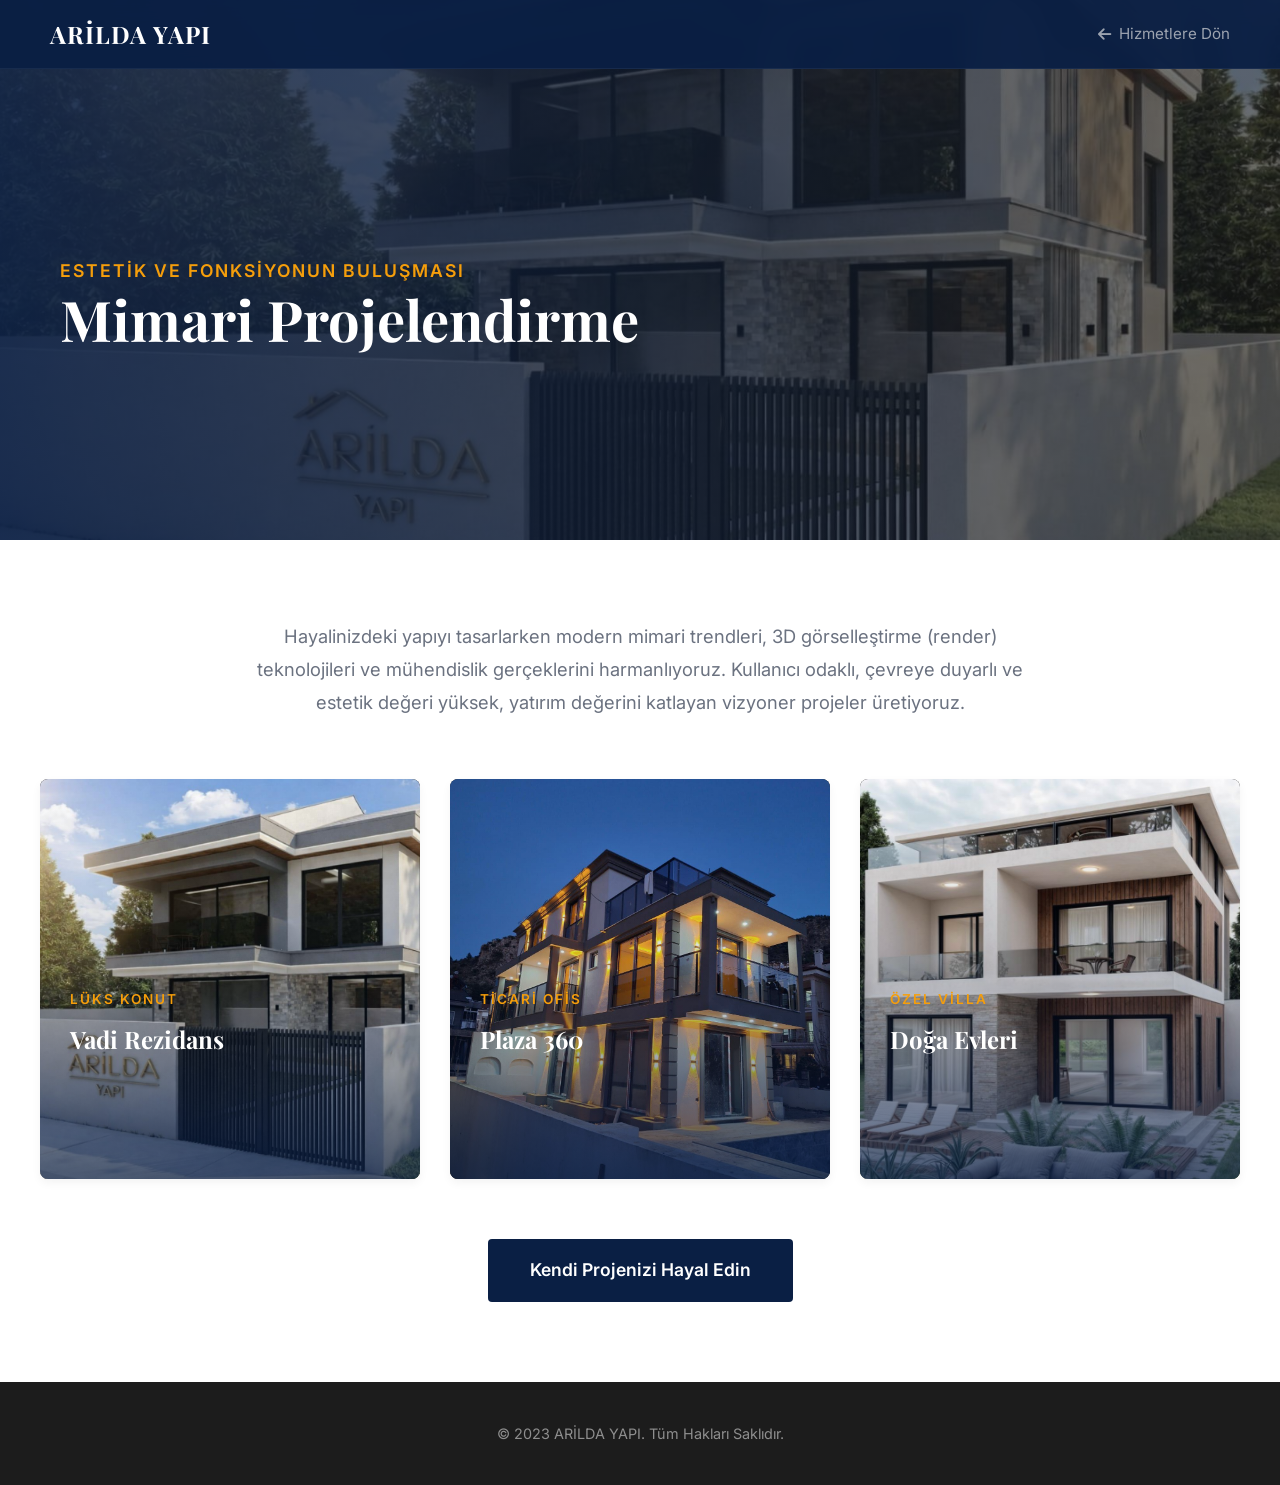
==== hizmetler/mimari-projelendirme.html @ 835b9e02 "first" ====
<!DOCTYPE html>
<html lang="tr">

<head>
    <meta charset="UTF-8">
    <meta name="viewport" content="width=device-width, initial-scale=1.0">
    <title>Mimari Projelendirme | ARİLDA YAPI</title>
    <!-- Google Fonts -->
    <link rel="preconnect" href="https://fonts.googleapis.com">
    <link rel="preconnect" href="https://fonts.gstatic.com" crossorigin>
    <link
        href="https://fonts.googleapis.com/css2?family=Outfit:wght@300;400;600;800&family=Playfair+Display:wght@600;700&family=Inter:wght@400;600;700&display=swap"
        rel="stylesheet">
    <!-- Font Awesome -->
    <link rel="stylesheet" href="https://cdnjs.cloudflare.com/ajax/libs/font-awesome/6.4.0/css/all.min.css">
    <!-- Custom CSS -->
    <link rel="stylesheet" href="../css/variables.css">
    <link rel="stylesheet" href="../css/base.css">
    <link rel="stylesheet" href="../css/layout.css">
    <link rel="stylesheet" href="../css/components.css">
    <style>
        .detail-page {
            background-color: var(--white);
        }

        .minimal-header {
            position: fixed;
            top: 0;
            left: 0;
            width: 100%;
            padding: 15px 50px;
            background: rgba(10, 31, 68, 0.95);
            backdrop-filter: blur(10px);
            z-index: 1000;
            display: flex;
            justify-content: space-between;
            align-items: center;
            border-bottom: 1px solid rgba(255, 255, 255, 0.05);
        }

        .minimal-header .logo-text {
            color: var(--white);
            font-family: var(--font-heading);
            font-size: 1.5rem;
            font-weight: 700;
            letter-spacing: 1px;
        }

        .back-link {
            color: var(--text-muted);
            font-size: 0.95rem;
            display: flex;
            align-items: center;
            gap: 8px;
            transition: var(--transition);
        }

        .back-link:hover {
            color: var(--accent);
        }

        .detail-banner {
            height: 60vh;
            min-height: 400px;
            background-image: linear-gradient(to right, rgba(10, 31, 68, 0.9), rgba(28, 28, 28, 0.6)), url('../img/konutarilda.jpeg');
            background-size: cover;
            background-position: center;
            display: flex;
            align-items: center;
            padding-top: 80px;
        }

        .detail-banner h1 {
            color: var(--white);
            font-size: 3.5rem;
            margin-bottom: 10px;
            line-height: 1.2;
        }

        .detail-banner p {
            color: var(--accent);
            font-size: 1.1rem;
            letter-spacing: 2px;
            text-transform: uppercase;
            font-weight: 600;
        }

        .detail-content {
            padding: 80px 0;
            max-width: 1200px;
            margin: 0 auto;
        }

        /* 3D Render Project Grid */
        .render-grid {
            display: grid;
            grid-template-columns: repeat(auto-fit, minmax(350px, 1fr));
            gap: 30px;
            margin-top: 50px;
        }

        .render-card {
            position: relative;
            border-radius: 8px;
            overflow: hidden;
            height: 400px;
            background-color: var(--secondary);
            box-shadow: var(--shadow-sm);
            transition: var(--transition);
            cursor: pointer;
        }

        .render-card:hover {
            box-shadow: var(--shadow-lg);
            transform: translateY(-5px);
        }

        .render-img {
            width: 100%;
            height: 100%;
            object-fit: cover;
            transition: transform 0.8s cubic-bezier(0.25, 1, 0.5, 1);
        }

        .render-card:hover .render-img {
            transform: scale(1.08);
        }

        /* Premium Dark Overlay */
        .render-card::after {
            content: '';
            position: absolute;
            top: 0;
            left: 0;
            width: 100%;
            height: 100%;
            background: linear-gradient(to top, rgba(10, 31, 68, 0.9) 0%, rgba(10, 31, 68, 0.2) 50%, transparent 100%);
            opacity: 0.8;
            transition: var(--transition);
        }

        .render-card:hover::after {
            opacity: 0.95;
            background: linear-gradient(to top, rgba(10, 31, 68, 0.95) 0%, rgba(10, 31, 68, 0.6) 100%);
        }

        /* Project Info Overlay */
        .render-info {
            position: absolute;
            bottom: 0;
            left: 0;
            width: 100%;
            padding: 30px;
            z-index: 2;
            transform: translateY(20px);
            transition: var(--transition);
        }

        .render-card:hover .render-info {
            transform: translateY(0);
        }

        .render-info h3 {
            color: var(--white);
            font-size: 1.5rem;
            margin-bottom: 5px;
            font-family: var(--font-heading);
        }

        .render-category {
            color: var(--accent);
            font-size: 0.85rem;
            text-transform: uppercase;
            letter-spacing: 2px;
            font-weight: 600;
            display: block;
            margin-bottom: 15px;
        }

        .render-details {
            display: flex;
            gap: 20px;
            opacity: 0;
            transform: translateY(10px);
            transition: all 0.4s cubic-bezier(0.25, 1, 0.5, 1) 0.1s;
        }

        .render-card:hover .render-details {
            opacity: 1;
            transform: translateY(0);
        }

        .detail-item {
            color: rgba(255, 255, 255, 0.8);
            font-size: 0.85rem;
            display: flex;
            align-items: center;
            gap: 5px;
        }

        .detail-item i {
            color: var(--accent);
        }

        /* Materials List in Overlay */
        .render-materials {
            margin-top: 15px;
            padding-top: 15px;
            border-top: 1px solid rgba(255, 255, 255, 0.1);
            opacity: 0;
            transition: opacity 0.4s ease 0.2s;
        }

        .render-card:hover .render-materials {
            opacity: 1;
        }

        .render-materials p {
            color: rgba(255, 255, 255, 0.6);
            font-size: 0.8rem;
            line-height: 1.5;
        }
    </style>
    <link rel="stylesheet" href="../css/mobile.css">
</head>

<body class="detail-page">

    <!-- Minimal Header -->
    <header class="minimal-header">
        <a href="../index.html" class="logo-text">ARİLDA YAPI</a>
        <a href="../index.html#services" class="back-link"><i class="fa-solid fa-arrow-left"></i> Hizmetlere Dön</a>
    </header>

    <!-- Premium Banner -->
    <section class="detail-banner">
        <div class="container">
            <div class="reveal">
                <p>Estetik ve Fonksiyonun Buluşması</p>
                <h1>Mimari Projelendirme</h1>
            </div>
        </div>
    </section>

    <!-- Detail Content -->
    <section class="detail-content container">

        <div class="reveal text-center"
            style="margin-bottom: 60px; max-width: 800px; margin-left: auto; margin-right: auto;">
            <p style="font-size: 1.15rem; color: var(--text-light); line-height: 1.8;">
                Hayalinizdeki yapıyı tasarlarken modern mimari trendleri, 3D görselleştirme (render) teknolojileri ve
                mühendislik gerçeklerini harmanlıyoruz. Kullanıcı odaklı, çevreye duyarlı ve estetik değeri yüksek,
                yatırım değerini katlayan vizyoner projeler üretiyoruz.
            </p>
        </div>

        <div class="render-grid">
            <!-- Project 1 -->
            <div class="render-card reveal">
                <img src="../img/konutarilda.jpeg" alt="Lüks Konut Projesi" class="render-img">
                <div class="render-info">
                    <span class="render-category">Lüks Konut</span>
                    <h3>Vadi Rezidans</h3>
                    <div class="render-details">
                        <div class="detail-item"><i class="fa-solid fa-location-dot"></i> İstanbul</div>
                    </div>
                    <div class="render-materials">
                        <p><strong>Kullanılan Malzemeler:</strong> Akıllı Ev Altyapısı, Doğal Taş Dış Cephe Kaplama, C40
                            Beton Sınıfı, Isı Yalıtımlı Alüminyum Doğrama.</p>
                    </div>
                </div>
            </div>

            <!-- Project 2 -->
            <div class="render-card reveal">
                <img src="../img/isikliev.jpeg" alt="Ticari Proje" class="render-img">
                <div class="render-info">
                    <span class="render-category">Ticari Ofis</span>
                    <h3>Plaza 360</h3>
                    <div class="render-details">
                        <div class="detail-item"><i class="fa-solid fa-location-dot"></i> Ankara</div>
                    </div>
                    <div class="render-materials">
                        <p><strong>Kullanılan Malzemeler:</strong> Giydirme Cam Cephe, Yükseltilmiş Zemin Sistemleri,
                            Kompozit Panel, Çelik Çatı Karkası.</p>
                    </div>
                </div>
            </div>

            <div class="render-card reveal">
                <img src="../img/evlerdenbiri.jpeg" alt="Villa Projesi" class="render-img">
                <div class="render-info">
                    <span class="render-category">Özel Villa</span>
                    <h3>Doğa Evleri</h3>
                    <div class="render-details">
                        <div class="detail-item"><i class="fa-solid fa-location-dot"></i> Bodrum</div>
                    </div>
                    <div class="render-materials">
                        <p><strong>Kullanılan Malzemeler:</strong> Ahşap Deck, Akrilik Havuz Yalıtımı, Termal
                            İzolasyonlu İthal Tuğla, Akıllı İklimlendirme.</p>
                    </div>
                </div>
            </div>


        </div>

        <div class="text-center mt-4 reveal" style="margin-top: 60px;">
            <a href="https://wa.me/905431054166?text=Merhaba,%20web%20sitenizden%20ulaşıyorum.%20Bilgi%20almak%20istiyorum."
                class="btn btn-primary" style="padding: 15px 40px; font-size: 1.1rem;" target="_blank"
                rel="noopener noreferrer">Kendi
                Projenizi Hayal Edin</a>
        </div>

    </section>

    <!-- Footer Partial -->
    <footer
        style="background-color: var(--secondary); padding: 40px 0; text-align: center; color: rgba(255,255,255,0.5); font-size: 0.9rem;">
        <div class="container">
            <p>&copy; 2023 ARİLDA YAPI. Tüm Hakları Saklıdır.</p>
        </div>
    </footer>

    <!-- Script for Reveal animations -->
    <script>
        document.addEventListener('DOMContentLoaded', () => {
            const revealElements = document.querySelectorAll('.reveal');
            const revealObserver = new IntersectionObserver((entries, observer) => {
                entries.forEach(entry => {
                    if (entry.isIntersecting) {
                        entry.target.classList.add('active');
                        observer.unobserve(entry.target);
                    }
                });
            }, { threshold: 0.1 });
            revealElements.forEach(el => revealObserver.observe(el));
        });
    </script>
</body>

</html>
---- css/variables.css ----
/* =========================================
   VARIABLES
   ========================================= */
:root {
    /* Premium Color Palette */
    --primary: #0a1f44;
    /* Deep Navy / Premium Blue */
    --primary-dark: #051024;
    /* Darker shade for hovers */
    --secondary: #1c1c1c;
    /* Anthracite / Charcoal */
    --accent: #f59e0b;
    /* Soft Gold / Orange for accents */

    --text-dark: #2d2d2d;
    --text-light: #6b7280;
    --text-muted: #9ca3af;

    --bg-light: #f8fafc;
    --white: #ffffff;

    /* WhatsApp Color */
    --whatsapp: #25D366;
    --whatsapp-dark: #128C7E;

    /* Typography */
    --font-main: 'Inter', 'Outfit', sans-serif;
    --font-heading: 'Playfair Display', serif;

    /* Transitions & Dynamics */
    --transition: all 0.4s cubic-bezier(0.25, 1, 0.5, 1);
    --transition-fast: all 0.2s ease;
    --transition-slow: all 0.6s cubic-bezier(0.22, 1, 0.36, 1);

    /* Luxury Shadows */
    --shadow-sm: 0 4px 10px rgba(0, 0, 0, 0.05);
    --shadow-md: 0 10px 30px rgba(0, 0, 0, 0.08);
    --shadow-lg: 0 20px 40px rgba(0, 0, 0, 0.12);
    --shadow-hover: 0 25px 50px rgba(10, 31, 68, 0.15);
    /* Tinted premium shadow */
}
---- css/base.css ----
/* =========================================
   BASE STYLES
   ========================================= */
* {
    margin: 0;
    padding: 0;
    box-sizing: border-box;
}

html {
    scroll-behavior: smooth;
}

body {
    font-family: var(--font-main);
    color: var(--text-dark);
    line-height: 1.6;
    background-color: var(--white);
    overflow-x: hidden;
}

h1,
h2,
h3,
h4,
h5,
h6 {
    font-family: var(--font-heading);
    color: var(--secondary);
    line-height: 1.2;
    margin-bottom: 1rem;
}

a {
    text-decoration: none;
    color: inherit;
    transition: var(--transition);
}

ul {
    list-style: none;
}

img {
    max-width: 100%;
    height: auto;
    display: block;
}

.text-center {
    text-align: center;
}

.bg-light {
    background-color: var(--bg-light);
}

.mt-4 {
    margin-top: 1.5rem;
}

/* Animations */
@keyframes fadeInUp {
    to {
        opacity: 1;
        transform: translateY(0);
    }
}

@keyframes bounce {

    0%,
    20%,
    50%,
    80%,
    100% {
        transform: translateY(0) translateX(-50%);
    }

    40% {
        transform: translateY(-20px) translateX(-50%);
    }

    60% {
        transform: translateY(-10px) translateX(-50%);
    }
}

/* Scroll Reveal Classes */
.reveal {
    opacity: 0;
    transform: translateY(30px);
    transition: all 0.8s cubic-bezier(0.25, 1, 0.5, 1);
}

.reveal.active {
    opacity: 1;
    transform: translateY(0);
}
---- css/layout.css ----
/* =========================================
   LAYOUT (Headers, Footers, Sections)
   ========================================= */

/* Container & Sections */
.container {
    width: 100%;
    max-width: 1200px;
    margin: 0 auto;
    padding: 0 20px;
}

.section {
    padding: 100px 0;
}

#about {
    background-color: #f4f6f9;
}

#referance {
    position: relative;
    /* Transparent top fading into deep black */
    background: linear-gradient(to bottom, transparent 0%, rgba(0, 0, 0, 0.7) 20%, #000000 40%, #1a1a1a 100%);
    color: #ffffff;
    padding-top: 140px;
    margin-top: -60px;
    /* Slight overlap for smooth transition from previous section */
    z-index: 5;
    font-family: 'Inter', sans-serif;
}

#referance .container {
    position: relative;
    z-index: 1;
}

#referance .section-title {
    color: #ffffff;
    font-weight: 700;
    letter-spacing: -0.5px;
}

#referance .section-subtitle {
    color: #f59e0b;
    /* Premium gold/orange accent */
    letter-spacing: 3px;
    font-weight: 600;
}

#referance .section-subtitle::before {
    background-color: #f59e0b;
}

.section-header {
    margin-bottom: 50px;
}

.section-subtitle {
    display: inline-block;
    color: var(--primary);
    font-size: 0.9rem;
    font-weight: 600;
    text-transform: uppercase;
    letter-spacing: 2px;
    margin-bottom: 15px;
    position: relative;
    padding-left: 45px;
}

.section-subtitle::before {
    content: '';
    position: absolute;
    left: 0;
    top: 50%;
    transform: translateY(-50%);
    width: 30px;
    height: 2px;
    background-color: var(--primary);
}

.section-title {
    font-size: 2.5rem;
    margin-bottom: 20px;
}

/* Header & Navigation */
#header {
    position: fixed;
    top: 0;
    left: 0;
    width: 100%;
    padding: 20px 0;
    z-index: 1000;
    transition: var(--transition);
    background-color: transparent;
}

#header.scrolled {
    background-color: rgba(31, 31, 31, 0.8);
    padding: 15px 0;
    box-shadow: var(--shadow-md);
    backdrop-filter: blur(10px);
    -webkit-backdrop-filter: blur(10px);
}

.nav-container {
    display: flex;
    justify-content: space-between;
    align-items: center;
}

.logo {
    display: flex;
    align-items: center;
    gap: 10px;
    font-size: 1rem;
    color: var(--white);
    margin-left: -210px;
}

#header.scrolled .logo {
    color: var(--white);
}

.logo-img {
    height: 150px;
    width: auto;
    border-radius: 4px;
    transition: var(--transition);
    filter: drop-shadow(0 4px 6px rgba(0, 0, 0, 0.5));
}

#header.scrolled .logo-img {
    height: 90px;
    filter: none;
}

.main-nav .nav-links {
    display: flex;
    gap: 30px;
    align-items: center;
}

/* Dropdown Menu Styles */
.nav-links li.dropdown {
    position: relative;
    padding: 10px 0;
}

.dropdown-content {
    position: absolute;
    top: 100%;
    left: 0;
    min-width: 250px;
    background-color: rgba(10, 31, 68, 0.95);
    /* Deep Navy matching header */
    backdrop-filter: blur(10px);
    box-shadow: var(--shadow-lg);
    border-radius: 8px;
    border: 1px solid rgba(255, 255, 255, 0.05);
    opacity: 0;
    visibility: hidden;
    transform: translateY(15px);
    transition: all 0.3s cubic-bezier(0.25, 1, 0.5, 1);
    z-index: 1000;
    overflow: hidden;
}

.nav-links li.dropdown:hover .dropdown-content {
    opacity: 1;
    visibility: visible;
    transform: translateY(0);
}

.dropdown-content li {
    display: block;
    width: 100%;
}

.dropdown-content li a {
    display: block;
    padding: 15px 25px;
    color: rgba(255, 255, 255, 0.8) !important;
    font-size: 0.95rem;
    font-weight: 500;
    border-bottom: 1px solid rgba(255, 255, 255, 0.05);
    transition: var(--transition-fast);
}

.dropdown-content li:last-child a {
    border-bottom: none;
}

.dropdown-content li a:hover {
    background-color: rgba(255, 255, 255, 0.05);
    color: var(--accent) !important;
    padding-left: 32px;
}

.nav-links li a {
    color: rgba(255, 255, 255, 0.9);
    font-weight: 500;
    font-size: 1.05rem;
    position: relative;
    padding-bottom: 5px;
}

#header.scrolled .nav-links li a {
    color: var(--white);
}

.nav-links li a::after {
    content: '';
    position: absolute;
    bottom: 0;
    left: 0;
    width: 0;
    height: 2px;
    background-color: var(--primary);
    transition: var(--transition);
}

.nav-links li a:hover::after,
.nav-links li a.active::after {
    width: 100%;
}

.mobile-menu-btn {
    display: none;
    font-size: 1.5rem;
    color: var(--white);
    background: none;
    border: none;
    cursor: pointer;
}

#header.scrolled .mobile-menu-btn {
    color: var(--white);
}

/* Footer */
.footer {
    background-color: var(--secondary);
    color: rgba(255, 255, 255, 0.7);
    padding-top: 20px;
}

.footer-container {
    display: grid;
    /* Adjust grid template to give more space to the left, pushing others right */
    grid-template-columns: 3fr auto auto;
    gap: 60px;
    margin-bottom: 50px;
    align-items: center;
    /* Vertically center aligned with logo */
}

.footer-logo {
    margin-bottom: 20px;
    display: flex;
    justify-content: flex-start;
}

.footer-logo .logo-img {
    height: 180px;
    width: auto;
    filter: drop-shadow(0 4px 6px rgba(0, 0, 0, 0.5));
    transform: none;
}

.about-col p {
    margin-bottom: -25px;
    max-width: 410px;
    justify-content: flex-start;
    margin-left: -210px;
    /* Counteracting the logo shift */
}

.footer-col {
    margin-top: 20px;
    /* Slight push down to balance vertically */
}

.footer-col h3 {
    color: var(--white);
    font-family: var(--font-main);
    font-size: 1.2rem;
    margin-bottom: 10px;
    position: relative;
    padding-bottom: 10px;
}

.footer-col h3::after {
    content: '';
    position: absolute;
    bottom: 0;
    left: 0;
    width: 40px;
    height: 2px;
    background-color: var(--primary);
}

/* Right align content cols */
.contact-col,
.links-col {
    display: flex;
    flex-direction: column;
    align-items: flex-end;
    text-align: right;
}

.contact-col h3::after,
.links-col h3::after {
    left: auto;
    right: 0;
    background-color: #005cff;
    /* Parlak Mavi */
}

.links-col ul li {
    margin-bottom: 12px;
}

.links-col ul li a {
    display: inline-block;
}

.links-col ul li a:hover {
    color: #005cff;
    /* Parlak Mavi */
    transform: translateX(5px);
}

.contact-info .info-item {
    display: flex;
    gap: 15px;
    margin-bottom: 20px;
    align-items: flex-start;
}

.info-item i {
    color: #005cff;
    font-size: 1.2rem;
    margin-top: 5px;
}

.info-item a:hover {
    color: var(--primary);
}

.footer-bottom {
    background-color: #111;
    padding: 10px 0;
    text-align: center;
    font-size: 0.9rem;
}

/* =========================================
   MEDIA QUERIES (Mobile Responsiveness)
   ========================================= */

@media (max-width: 992px) {

    /* Header & Navigation Tablets */
    .nav-links {
        gap: 15px;
    }

    .logo {
        margin-left: 0;
    }

    .about-col p {
        margin-left: 0;
    }

    .footer-container {
        grid-template-columns: 1fr 1fr;
        gap: 40px;
    }

    .about-col {
        grid-column: 1 / -1;
        text-align: center;
    }

    .footer-logo {
        justify-content: center;
    }

    .about-col p {
        margin: 0 auto;
    }
}

@media (max-width: 768px) {
    .section {
        padding: 60px 0;
    }

    .section-title {
        font-size: 2rem;
    }

    /* Mobile Header & Hamburger Menu */
    .logo-img {
        height: 80px;
        margin-left: 0;
    }

    #header.scrolled .logo-img {
        height: 60px;
    }

    .mobile-menu-btn {
        display: block;
    }

    .main-nav {
        position: absolute;
        top: 100%;
        left: 0;
        width: 100%;
        background-color: rgba(10, 31, 68, 0.98);
        backdrop-filter: blur(10px);
        padding: 20px 0;
        box-shadow: var(--shadow-md);
        clip-path: polygon(0 0, 100% 0, 100% 0, 0 0);
        transition: clip-path 0.4s cubic-bezier(0.25, 1, 0.5, 1);
        visibility: hidden;
    }

    .main-nav.active {
        clip-path: polygon(0 0, 100% 0, 100% 100%, 0 100%);
        visibility: visible;
    }

    .main-nav .nav-links {
        flex-direction: column;
        gap: 20px;
        align-items: center;
    }

    .nav-links li.dropdown {
        text-align: center;
    }

    .dropdown-content {
        position: static;
        opacity: 1;
        visibility: visible;
        transform: none;
        box-shadow: none;
        background: transparent;
        min-width: 100%;
        border: none;
        display: none;
    }

    .nav-links li.dropdown:hover .dropdown-content,
    .nav-links li.dropdown.active .dropdown-content {
        display: block;
    }

    /* Footer Mobile */
    .footer-container {
        grid-template-columns: 1fr;
        text-align: center;
        gap: 40px;
    }

    .footer-col {
        align-items: center;
        text-align: center;
    }

    .contact-col,
    .links-col {
        align-items: center;
        text-align: center;
    }

    .footer-col h3::after {
        left: 50%;
        transform: translateX(-50%);
    }

    .contact-info .info-item {
        justify-content: center;
        flex-direction: column;
        align-items: center;
        gap: 5px;
    }
}
---- css/components.css ----
/* =========================================
   FLOATING SOCIALS STACK
   ========================================= */
.floating-socials {
    position: fixed;
    bottom: 30px;
    right: 30px;
    /* Moved to the right side */
    display: flex;
    flex-direction: column;
    gap: 15px;
    z-index: 9999;
}

.social-float {
    width: 60px;
    height: 60px;
    background-color: var(--primary);
    color: #FFF;
    border-radius: 50%;
    text-align: center;
    font-size: 26px;
    box-shadow: 2px 2px 10px rgba(0, 0, 0, 0.2);
    display: flex;
    align-items: center;
    justify-content: center;
    transition: var(--transition);
    cursor: pointer;
    text-decoration: none;
    position: relative;
}

.social-float.whatsapp {
    background-color: var(--whatsapp);
}

.social-float.whatsapp:hover {
    background-color: var(--whatsapp-dark);
}

.social-float.instagram {
    background: linear-gradient(45deg, #f09433 0%, #e6683c 25%, #dc2743 50%, #cc2366 75%, #bc1888 100%);
}

.social-float.instagram:hover {
    filter: brightness(1.1);
}

.social-float.facebook {
    background-color: #1877F2;
}

.social-float.facebook:hover {
    background-color: #166FE5;
}

.social-float:hover {
    transform: scale(1.1) translateX(-5px);
    box-shadow: 2px 4px 15px rgba(0, 0, 0, 0.3);
}

/* Tooltip on hover (appearing on the left side since buttons are on the right) */
.floating-socials .tooltip-text {
    visibility: hidden;
    background-color: var(--secondary);
    color: #fff;
    text-align: center;
    border-radius: 6px;
    padding: 5px 15px;
    position: absolute;
    z-index: 1;
    right: 120%;
    /* Position to the left of the button */
    top: 50%;
    transform: translateY(-50%);
    font-size: 14px;
    font-family: var(--font-main);
    white-space: nowrap;
    opacity: 0;
    transition: opacity 0.3s;
}

/* Tooltip arrow pointing right */
.floating-socials .tooltip-text::after {
    content: "";
    position: absolute;
    top: 50%;
    left: 100%;
    /* Arrow on the right side of the tooltip */
    transform: translateY(-50%);
    border-width: 5px;
    border-style: solid;
    border-color: transparent transparent transparent var(--secondary);
}

.social-float:hover .tooltip-text {
    visibility: visible;
    opacity: 1;
}

.btn {
    display: inline-block;
    padding: 14px 30px;
    font-size: 1rem;
    font-weight: 600;
    font-family: var(--font-main);
    border-radius: 4px;
    cursor: pointer;
    text-align: center;
    border: 2px solid transparent;
}

.btn-primary {
    background-color: var(--primary);
    color: var(--white);
}

.btn-primary:hover {
    background-color: var(--primary-dark);
    transform: translateY(-3px);
    box-shadow: var(--shadow-md);
}

.btn-secondary {
    background-color: var(--secondary);
    color: var(--white);
}

.btn-secondary:hover {
    background-color: #333;
    transform: translateY(-3px);
    box-shadow: var(--shadow-md);
}

.btn-outline {
    background-color: transparent;
    border-color: var(--white);
    color: var(--white);
}

.btn-outline:hover {
    background-color: var(--white);
    color: var(--secondary);
    transform: translateY(-3px);
}

/* =========================================
   HERO SECTION
   ========================================= */
.hero {
    height: 100vh;
    min-height: 600px;
    display: flex;
    align-items: center;
    position: relative;
    background-image: url('https://images.unsplash.com/photo-1541888085916-3e4b4fce2dc7?q=80&w=1920&auto=format&fit=crop');
    background-size: cover;
    background-position: center;
    color: var(--white);
}

.hero-overlay {
    position: absolute;
    top: 0;
    left: 0;
    width: 100%;
    height: 100%;
    background: linear-gradient(90deg, rgba(26, 26, 26, 0.9) 0%, rgba(26, 26, 26, 0.6) 50%, rgba(26, 26, 26, 0.4) 100%);
    z-index: 1;
}

.hero-container {
    position: relative;
    z-index: 2;
    display: flex;
    justify-content: space-between;
    align-items: center;
    width: 100%;
}

.hero-content {
    max-width: 650px;
    flex: 1;
}

.hero-right-panel {
    flex: 0 0 350px;
    display: flex;
    justify-content: flex-end;
    animation: fadeInUp 1s ease 0.6s forwards;
    opacity: 0;
    transform: translateY(20px);
}

.glass-panel {
    background: rgba(255, 255, 255, 0.1);
    backdrop-filter: blur(10px);
    -webkit-backdrop-filter: blur(10px);
    border: 1px solid rgba(255, 255, 255, 0.2);
    border-radius: 12px;
    padding: 30px;
    width: 100%;
    color: var(--white);
    box-shadow: 0 8px 32px 0 rgba(0, 0, 0, 0.37);
}

.clock-display {
    margin-bottom: 30px;
    padding-bottom: 20px;
    border-bottom: 1px solid rgba(255, 255, 255, 0.2);
}

.clock-display span {
    display: block;
    font-size: 3rem;
    font-weight: 700;
    font-family: 'Inter', sans-serif;
    letter-spacing: 2px;
    color: #ffffff;
    text-shadow: 0 2px 10px rgba(0, 0, 0, 0.5);
    line-height: 1;
}

.clock-display small {
    display: block;
    font-size: 1.1rem;
    letter-spacing: 1px;
    opacity: 0.9;
    margin-top: 10px;
}

.stats-container {
    display: flex;
    flex-direction: column;
    gap: 20px;
}

.stat-item {
    display: flex;
    flex-direction: column;
    align-items: center;
}

.stat-number {
    font-size: 2.5rem;
    font-weight: 700;
    color: var(--white);
    line-height: 1.2;
    text-shadow: 0 2px 10px rgba(0, 0, 0, 0.4);
    line-height: 1;
}

.stat-label {
    font-size: 0.95rem;
    text-transform: uppercase;
    letter-spacing: 1px;
    color: rgba(255, 255, 255, 0.8);
}

.hero .subtitle {
    display: inline-block;
    color: #e6ac00;
    font-size: 1.1rem;
    font-weight: 600;
    letter-spacing: 2px;
    text-transform: uppercase;
    margin-bottom: 20px;
    animation: fadeInUp 1s ease 0.2s forwards;
    opacity: 0;
    transform: translateY(20px);
}

.hero h1 {
    font-size: 4.5rem;
    color: var(--white);
    margin-bottom: 25px;
    animation: fadeInUp 1s ease 0.4s forwards;
    opacity: 0;
    transform: translateY(20px);
}

.hero .highlight {
    color: #fdbd00;
    font-style: italic;
    font-weight: normal;
}

.hero p {
    font-size: 1.2rem;
    color: rgba(255, 255, 255, 0.8);
    margin-bottom: 40px;
    max-width: 600px;
    animation: fadeInUp 1s ease 0.6s forwards;
    opacity: 0;
    transform: translateY(20px);
}

.hero-buttons {
    display: flex;
    gap: 20px;
    animation: fadeInUp 1s ease 0.8s forwards;
    opacity: 0;
    transform: translateY(20px);
}

.scroll-down {
    position: absolute;
    bottom: 30px;
    left: 50%;
    transform: translateX(-50%);
    z-index: 2;
    animation: bounce 2s infinite;
}

.scroll-down a {
    color: var(--white);
    font-size: 1.5rem;
    display: flex;
    justify-content: center;
    align-items: center;
    width: 50px;
    height: 50px;
    border-radius: 50%;
    border: 1px solid rgba(255, 255, 255, 0.3);
}

/* =========================================
   ABOUT SECTION
   ========================================= */
.about-container {
    display: grid;
    grid-template-columns: 1fr 1fr;
    gap: 60px;
    align-items: center;
}

.about-slider-container {
    position: relative;
    width: 100%;
    border-radius: 12px;
    box-shadow: var(--shadow-lg);
}

.about-slider {
    position: relative;
    width: 100%;
    height: 500px;
    /* Fixed height for image area */
    border-radius: 12px;
    overflow: hidden;
    background-color: #000;
}

.about-slider .slide {
    position: absolute;
    top: 0;
    left: 0;
    width: 100%;
    height: 100%;
    object-fit: cover;
    opacity: 0;
    transition: opacity 1s ease-in-out, transform 5s linear;
    transform: scale(1);
}

.about-slider .slide.active {
    opacity: 1;
    transform: scale(1.05);
    /* Slight zoom effect on active */
}

/* Modernized Experience Badge */
.experience-badge.modern {
    position: absolute;
    bottom: -20px;
    right: -20px;
    background: linear-gradient(135deg, var(--secondary) 0%, #000 100%);
    color: var(--white);
    padding: 20px;
    border-radius: 8px;
    /* Square modern look instead of circle */
    text-align: center;
    box-shadow: 0 15px 30px rgba(0, 0, 0, 0.5);
    /* Strong dark modern shadow */
    display: flex;
    flex-direction: column;
    justify-content: center;
    align-items: center;
    width: 140px;
    height: 140px;
    border: 1px solid rgba(255, 255, 255, 0.1);
    z-index: 10;
}

.experience-badge.modern .years {
    font-size: 3.5rem;
    font-family: 'Outfit', sans-serif;
    font-weight: 800;
    line-height: 1;
    color: #e6ac00;
    /* Gold accent */
}

.experience-badge.modern .text {
    font-size: 1rem;
    text-transform: uppercase;
    letter-spacing: 1.5px;
    margin-top: 8px;
    font-weight: 500;
}

/* Shifts the text panel more to the right */
.about-content.shifted {
    padding-left: 30px;
}

.about-content p {
    color: var(--text-light);
    margin-bottom: 25px;
    font-size: 1.05rem;
}

.about-list {
    margin-bottom: 25px;
}

.about-list li {
    margin-bottom: 12px;
    display: flex;
    align-items: center;
    gap: 15px;
    color: var(--secondary);
    font-weight: 500;
}

.about-list li i {
    color: var(--primary);
    background-color: rgba(37, 99, 235, 0.1);
    width: 30px;
    height: 30px;
    display: flex;
    justify-content: center;
    align-items: center;
    border-radius: 50%;
    font-size: 0.8rem;
}

/* =========================================
   SERVICES SECTION
   ========================================= */
/* Added Background Image for Services */
#services {
    position: relative;
}

#services::before {
    content: '';
    position: absolute;
    top: 0;
    left: 0;
    right: 0;
    bottom: 0;
    background-image: url('../img/evlerdenbitanesidaha.jpeg');
    background-size: cover;
    background-position: center;
    background-attachment: fixed;
    opacity: 0.15;
    /* Increased opacity */
    z-index: 0;
}

#services .container {
    position: relative;
    z-index: 1;
}

.services-grid {
    display: grid;
    grid-template-columns: repeat(auto-fit, minmax(250px, 1fr));
    gap: 30px;
}

/* Service Card Changes: Premium Luxury Redesign */
.service-card {
    background-color: var(--white);
    padding: 40px 30px;
    border-radius: 8px;
    box-shadow: var(--shadow-sm);
    transition: var(--transition);
    border: 1px solid rgba(0, 0, 0, 0.05);
    /* Very subtle border */
    border-bottom: 3px solid transparent;
    position: relative;
    overflow: hidden;
    display: flex;
    /* For styling the arrow context */
    flex-direction: column;
}

.service-card-arrow {
    position: absolute;
    top: 30px;
    right: 30px;
    font-size: 1.2rem;
    color: var(--text-muted);
    transition: var(--transition);
    opacity: 0.5;
}

.service-card:hover {
    transform: translateY(-12px);
    /* Slightly stronger lift */
    box-shadow: var(--shadow-hover);
    /* Premium tinted shadow */
    border-bottom-color: var(--primary);
}

.service-card:hover .service-card-arrow {
    color: var(--primary);
    opacity: 1;
    transform: translateX(5px);
}

.service-icon {
    font-size: 2.5rem;
    color: var(--primary);
    margin-bottom: 25px;
    transition: var(--transition);
}

.service-card h3 {
    font-family: var(--font-main);
    font-size: 1.35rem;
    /* Slightly larger for premium feel */
    margin-bottom: 15px;
    color: var(--primary);
    /* Deep Navy Title */
    font-weight: 700;
}

.service-card p {
    color: var(--text-light);
    font-size: 0.95rem;
}

/* Service Overlay Effect */
.service-overlay {
    position: absolute;
    top: 100%;
    left: 0;
    width: 100%;
    height: 100%;
    background-color: rgba(10, 31, 68, 0.95);
    /* var(--primary) with opacity */
    color: var(--white);
    padding: 30px;
    display: flex;
    flex-direction: column;
    justify-content: center;
    transition: top 0.4s cubic-bezier(0.25, 1, 0.5, 1);
    /* Faster, smoother ease */
    z-index: 2;
}

.service-card:hover .service-overlay {
    top: 0;
}

.service-overlay p {
    color: var(--white);
    font-size: 0.95rem;
    line-height: 1.6;
}

/* =========================================
   PROJECTS SECTION
   ========================================= */
.projects-gallery {
    display: grid;
    grid-template-columns: repeat(auto-fit, minmax(350px, 1fr));
    gap: 20px;
}

.project-item {
    position: relative;
    border-radius: 8px;
    overflow: hidden;
    box-shadow: var(--shadow-md);
    height: 300px;
    cursor: pointer;
}

.project-item img {
    width: 100%;
    height: 100%;
    object-fit: cover;
    transition: transform 0.6s cubic-bezier(0.25, 1, 0.5, 1);
}

.project-item::after {
    content: '';
    position: absolute;
    top: 0;
    left: 0;
    width: 100%;
    height: 100%;
    background: linear-gradient(to top, rgba(0, 0, 0, 0.8) 0%, rgba(0, 0, 0, 0) 60%);
    opacity: 0.7;
    transition: var(--transition);
}

.project-info {
    position: absolute;
    bottom: 20px;
    left: 20px;
    right: 20px;
    z-index: 2;
    transform: translateY(20px);
    transition: all 0.4s ease;
    opacity: 0.8;
}

.project-item h4 {
    color: var(--white);
    font-size: 1.5rem;
    margin-bottom: 5px;
}

.project-item p {
    color: var(--primary);
    font-size: 0.9rem;
    font-weight: 600;
    text-transform: uppercase;
    letter-spacing: 1px;
}

.project-item:hover img {
    transform: scale(1.1);
}

.project-item:hover::after {
    opacity: 0.9;
    background: linear-gradient(to top, rgba(37, 99, 235, 0.9) 0%, rgba(0, 0, 0, 0.2) 80%);
}

.project-item:hover .project-info {
    transform: translateY(0);
    opacity: 1;
}

.project-item:hover p {
    color: var(--white);
}

/* =========================================
   REFERENCES CAROUSEL
   ========================================= */
.brand-slider-container {
    display: flex;
    align-items: center;
    gap: 20px;
    padding: 20px 0;
}

.brand-slider-view {
    flex: 1;
    overflow: hidden;
    padding: 10px 0;
}

.brand-track {
    display: flex;
    transition: transform 0.5s ease-in-out;
}

.brand-item {
    flex: 0 0 25%;
    padding: 0 15px;
    box-sizing: border-box;
}

.brand-item a {
    text-decoration: none;
    display: block;
}

.brand-logo-box {
    background-color: rgba(25, 25, 25, 0.6);
    /* Premium Anthracite */
    border: 1px solid rgba(255, 255, 255, 0.05);
    backdrop-filter: blur(5px);
    -webkit-backdrop-filter: blur(5px);
    border-radius: 8px;
    height: 120px;
    display: flex;
    justify-content: center;
    align-items: center;
    font-size: 1.5rem;
    font-weight: 600;
    font-family: 'Inter', sans-serif;
    color: #a3a3a3;
    /* Subdued initial color */
    box-shadow: 0 4px 15px rgba(0, 0, 0, 0.5);
    transition: all 0.4s cubic-bezier(0.25, 1, 0.5, 1);
}

.brand-logo-box:hover {
    transform: translateY(-8px);
    background-color: rgba(35, 35, 35, 0.9);
    border-color: rgba(245, 158, 11, 0.4);
    /* Subtle Orange/Gold border */
    color: #ffffff;
    /* Pops to white */
    box-shadow: 0 15px 30px rgba(245, 158, 11, 0.15), 0 0 20px rgba(245, 158, 11, 0.05) inset;
}

.slider-btn {
    background-color: var(--white);
    color: var(--secondary);
    border: 1px solid rgba(0, 0, 0, 0.1);
    width: 50px;
    height: 50px;
    border-radius: 50%;
    display: flex;
    justify-content: center;
    align-items: center;
    font-size: 1.2rem;
    cursor: pointer;
    transition: var(--transition);
    box-shadow: var(--shadow-sm);
}

.slider-btn:hover {
    background-color: var(--primary);
    color: var(--white);
    transform: scale(1.1);
}

.slider-btn:disabled {
    opacity: 0.5;
    cursor: not-allowed;
}

/* =========================================
   MEDIA QUERIES (Mobile Responsiveness)
   ========================================= */

@media (max-width: 992px) {

    /* About Slider adjustments */
    .about-container {
        grid-template-columns: 1fr;
    }

    .about-slider {
        height: 400px;
    }

    .about-content.shifted {
        padding-left: 0;
        margin-top: 40px;
    }

    .hero h1 {
        font-size: 3.5rem;
    }
}

@media (max-width: 768px) {

    /* Hero Section Mobile */
    .hero-container {
        flex-direction: column;
        justify-content: center;
        text-align: center;
        gap: 40px;
        padding-top: 60px;
    }

    .hero-content {
        margin: 0 auto;
    }

    .hero h1 {
        font-size: 2.5rem;
    }

    .hero-buttons {
        justify-content: center;
        flex-direction: column;
        gap: 15px;
    }

    .btn {
        width: 100%;
    }

    .hero-right-panel {
        flex: none;
        width: 100%;
        margin-top: 20px;
    }

    .glass-panel {
        padding: 20px;
    }

    .clock-display span {
        font-size: 2rem;
    }

    /* Brand Carousel Mobile */
    .brand-item {
        flex: 0 0 50%;
        /* Shows 2 items on mobile */
    }

    .brand-logo-box {
        height: 90px;
        font-size: 1.2rem;
    }

    /* Floating Socials Mobile - Make them smaller and out of the way */
    .floating-socials {
        bottom: 20px;
        right: 20px;
        gap: 10px;
    }

    .social-float {
        width: 45px;
        height: 45px;
        font-size: 20px;
    }

    .floating-socials .tooltip-text {
        display: none;
        /* Hide tooltips on mobile */
    }

    /* Services & Projects Grid Adjustments */
    .services-grid,
    .projects-gallery,
    .values-grid {
        grid-template-columns: 1fr;
    }
}
---- css/mobile.css ----
/* =========================================
   MOBILE RESPONSIVE OVERRIDES
   Desktop-first architecture.
   All rules strictly inside media queries.
   No desktop CSS is modified.
   ========================================= */

/* -----------------------------------------
   TABLET BREAKPOINT (max-width: 992px)
   ----------------------------------------- */
@media (max-width: 992px) {

    /* Sub-page Minimal Headers */
    .minimal-header {
        padding: 15px 25px;
    }

    /* Sub-page Banners */
    .detail-banner h1,
    .about-banner h1,
    .projects-banner h1,
    .contact-banner h1 {
        font-size: 2.8rem;
    }

    /* Sub-page Grids */
    .render-grid {
        grid-template-columns: repeat(auto-fit, minmax(280px, 1fr));
    }

    .project-grid {
        grid-template-columns: repeat(auto-fit, minmax(280px, 1fr));
    }

    .intro-grid {
        grid-template-columns: 1fr;
    }

    .intro-image-wrapper {
        margin-top: 30px;
    }

    .experience-box {
        right: 20px;
        bottom: -20px;
    }

    .vm-grid {
        grid-template-columns: 1fr;
    }
}

/* -----------------------------------------
   MOBILE BREAKPOINT (max-width: 768px)
   ----------------------------------------- */
@media (max-width: 768px) {

    /* --- SHARED COMPONENTS --- */

    /* Minimal Header (Sub-pages) */
    .minimal-header {
        padding: 12px 15px;
    }

    .minimal-header .logo-text {
        font-size: 1.2rem;
    }

    .back-link {
        font-size: 0.85rem;
    }

    /* Sub-page Banners */
    .detail-banner {
        height: auto;
        min-height: 280px;
        padding-top: 70px;
        padding-bottom: 40px;
        background-position: center top;
    }

    .about-banner {
        height: auto;
        min-height: 280px;
        padding-top: 70px;
        padding-bottom: 40px;
        background-attachment: scroll;
    }

    .projects-banner {
        height: auto;
        min-height: 250px;
        padding-top: 70px;
        padding-bottom: 40px;
    }

    .contact-banner {
        height: auto;
        min-height: 250px;
        padding-top: 70px;
        padding-bottom: 40px;
    }

    .detail-banner h1,
    .about-banner h1 {
        font-size: 2.2rem;
        margin-bottom: 15px;
    }

    .projects-banner h1,
    .contact-banner h1 {
        font-size: 2.2rem;
    }

    .detail-banner p,
    .about-banner p,
    .projects-banner p,
    .contact-banner p {
        font-size: 0.85rem;
        letter-spacing: 1.5px;
        font-weight: 500;
    }

    .detail-content p {
        font-size: 1.05rem;
        line-height: 1.7;
    }

    /* Sub-page Content Sections */
    .detail-content {
        padding: 50px 0;
    }

    .portfolio-section {
        padding: 50px 15px;
    }

    .contact-section {
        padding: 50px 15px;
    }

    /* Fix iOS background-attachment: fixed issues */
    .detail-banner,
    .about-banner {
        background-attachment: scroll;
    }

    /* Buttons — full width on mobile */
    .btn {
        width: 100%;
        text-align: center;
    }

    /* --- HEADER & LOGO ON MOBILE --- */

    /* Make logo smaller so it doesn't overlap hero content */
    .logo-img {
        height: 55px;
    }

    #header.scrolled .logo-img {
        height: 45px;
    }

    /* Tighter header padding */
    #header .container {
        padding: 0 15px;
    }

    /* --- HERO SECTION ON MOBILE --- */

    .hero {
        min-height: auto;
        height: auto;
        padding: 100px 0 60px;
    }

    .hero-container {
        flex-direction: column;
        text-align: center;
        gap: 30px;
        padding-top: 20px;
    }

    .hero-content {
        max-width: 100%;
        margin: 0 auto;
    }

    .hero h1 {
        font-size: 2rem;
        margin-bottom: 15px;
        line-height: 1.2;
    }

    .hero .subtitle {
        font-size: 0.85rem;
        letter-spacing: 1.5px;
        margin-bottom: 12px;
    }

    .hero p {
        font-size: 1rem;
        margin-bottom: 25px;
        max-width: 100%;
    }

    .hero .highlight {
        font-size: inherit;
    }

    .hero-buttons {
        flex-direction: column;
        gap: 12px;
        justify-content: center;
    }

    .hero-buttons .btn {
        padding: 14px 20px;
    }

    .hero-right-panel {
        flex: none;
        width: 100%;
        margin-top: 10px;
    }

    .glass-panel {
        padding: 20px;
    }

    .clock-display span {
        font-size: 1.8rem;
    }

    .stat-number {
        font-size: 2rem;
    }

    .stat-label {
        font-size: 0.85rem;
    }

    /* About section — button row inside about-content */
    .about-content>div[style] {
        flex-direction: column;
    }

    /* Experience badge — don't overflow the slider container */
    .experience-badge.modern {
        width: 100px;
        height: 100px;
        padding: 12px;
        bottom: -10px;
        right: -10px;
    }

    .experience-badge.modern .years {
        font-size: 2.5rem;
    }

    .experience-badge.modern .text {
        font-size: 0.75rem;
        letter-spacing: 1px;
    }

    /* About slider height */
    .about-slider {
        height: 300px;
    }

    /* Section subtitle adjustment */
    .section-subtitle {
        font-size: 0.8rem;
        padding-left: 35px;
    }

    .section-subtitle::before {
        width: 22px;
    }

    /* Brand carousel — show 1 item on mobile instead of 2 */
    /* (components.css already sets 50%, override to 100% for very small screens) */

    /* Slider buttons */
    .slider-btn {
        width: 40px;
        height: 40px;
        font-size: 1rem;
    }

    /* --- SERVICES SECTION (index.html) --- */
    .services-grid {
        gap: 20px;
    }

    .service-card {
        padding: 25px;
    }

    .service-icon {
        font-size: 2.2rem;
        margin-bottom: 15px;
    }

    .service-card h3 {
        font-size: 1.3rem;
        margin-bottom: 10px;
    }

    .service-card p {
        font-size: 0.95rem;
        line-height: 1.5;
    }

    /* Fixed overlay text size */
    .service-overlay p {
        font-size: 0.85rem;
    }

    /* --- GLOBAL MOBILE TEXT SAFETY --- */
    h1,
    h2,
    h3,
    h4,
    p {
        word-wrap: break-word;
        overflow-wrap: break-word;
    }

    /* --- HAKKIMIZDA (kurumsal) PAGE --- */

    /* Intro section */
    .intro-section {
        padding: 60px 0;
    }

    .intro-grid {
        grid-template-columns: 1fr;
        gap: 30px;
    }

    .intro-text h2 {
        font-size: 1.6rem;
    }

    .intro-text p {
        font-size: 1rem;
        line-height: 1.7;
    }

    .intro-image-wrapper {
        margin-top: 20px;
    }

    .experience-box {
        position: relative;
        right: auto;
        bottom: auto;
        margin-top: 20px;
        display: inline-block;
    }

    .experience-box .number {
        font-size: 2.5rem;
    }

    /* Vision & Mission */
    .vission-mission-section {
        padding: 60px 0;
    }

    .vm-grid {
        grid-template-columns: 1fr;
        gap: 25px;
    }

    .vm-card {
        padding: 30px 20px;
    }

    .vm-icon {
        font-size: 2rem;
    }

    .vm-card h3 {
        font-size: 1.4rem;
    }

    .vm-card p {
        font-size: 0.95rem;
    }

    /* Core Values */
    .values-section {
        padding: 60px 0;
    }

    .values-title {
        font-size: 1.8rem;
        margin-bottom: 40px;
    }

    .value-box {
        padding: 30px 20px;
    }

    .value-box h4 {
        font-size: 1.1rem;
    }

    .value-box p {
        font-size: 0.9rem;
    }

    /* History / Timeline */
    .history-section {
        padding: 60px 0;
    }

    .history-title {
        font-size: 1.8rem;
        margin-bottom: 40px;
    }

    .timeline::after {
        left: 31px;
    }

    .timeline-item {
        width: 100%;
        padding-left: 70px;
        padding-right: 15px;
    }

    .timeline-item::after {
        left: 21px;
    }

    .right {
        left: 0%;
    }

    .timeline-content {
        padding: 15px 20px;
    }

    .timeline-year {
        font-size: 1.3rem;
    }

    .timeline-content p {
        font-size: 0.9rem;
    }

    /* --- MIMARI PROJELENDIRME PAGE --- */
    .render-grid {
        grid-template-columns: 1fr;
        gap: 25px;
    }

    .render-card {
        height: auto;
        min-height: 250px;
    }

    .render-info {
        padding: 20px;
    }

    .render-info h3 {
        font-size: 1.4rem;
        margin-bottom: 8px;
    }

    .render-category {
        font-size: 0.8rem;
        letter-spacing: 1px;
    }

    .render-materials p {
        font-size: 0.85rem;
    }

    /* --- GENEL MUTEAHHITLIK PAGE --- */
    .process-grid {
        gap: 30px;
    }

    .process-step {
        flex-direction: column;
        text-align: center;
        padding-bottom: 30px;
        border-bottom: 1px solid rgba(0, 0, 0, 0.05);
    }

    .process-step:not(:last-child)::after {
        display: none;
    }

    .step-content {
        padding-left: 0;
        padding-top: 20px;
    }

    .step-number {
        width: 50px;
        height: 50px;
        font-size: 1.2rem;
        margin: 0 auto 10px;
    }

    .step-content h3 {
        font-size: 1.15rem;
        margin-bottom: 10px;
    }

    .step-content p {
        font-size: 0.95rem;
    }

    .step-list {
        display: inline-block;
        text-align: left;
        font-size: 0.9rem;
    }

    /* --- TADILAT & RESTORASYON PAGE --- */

    .accordion-inner {
        flex-direction: column;
    }

    .accordion-img {
        flex: none;
        width: 100%;
        height: auto;
    }

    .accordion-header {
        font-size: 1.2rem;
        padding: 20px 0;
    }

    /* --- KENTSEL DÖNÜŞÜM PAGE --- */
    .split-view-container {
        height: 250px;
        margin: 30px 0;
    }

    .split-handle-icon {
        width: 28px;
        height: 28px;
    }

    .info-grid {
        grid-template-columns: repeat(2, 1fr);
        gap: 12px;
    }

    .info-box {
        padding: 15px 10px;
    }

    .info-box i {
        font-size: 1.3rem;
        margin-bottom: 8px;
    }

    .info-box h4 {
        font-size: 0.75rem;
        letter-spacing: 0.5px;
    }

    .info-box p {
        font-size: 0.9rem;
    }

    .lead-text {
        font-size: 1rem;
        margin-bottom: 30px;
    }

    /* --- PROJELER PAGE --- */

    .project-grid {
        grid-template-columns: 1fr;
    }

    .portfolio-filters {
        flex-wrap: wrap;
        justify-content: center;
    }

    .filter-btn {
        font-size: 0.85rem;
        padding: 8px 18px;
    }

    .project-img-wrapper {
        height: 200px;
    }

    /* --- ILETISIM PAGE --- */

    .contact-form-wrapper {
        padding: 30px 20px;
    }

    .contact-form-wrapper h2 {
        font-size: 1.5rem;
    }

    .map-section {
        height: 300px;
    }

    .info-block {
        padding: 20px;
    }

    .hr-block {
        padding: 30px 20px;
    }

    .hr-block h3 {
        font-size: 1.3rem;
    }
}

/* -----------------------------------------
   SMALL PHONE BREAKPOINT (max-width: 480px)
   ----------------------------------------- */
@media (max-width: 480px) {

    /* Even tighter spacing */
    .container {
        padding: 0 15px;
    }

    /* Hero title sizing */
    .hero h1 {
        font-size: 2rem;
    }

    .hero .subtitle {
        font-size: 0.9rem;
        letter-spacing: 1px;
    }

    .hero p {
        font-size: 1rem;
    }

    /* Clock panel */
    .clock-display span {
        font-size: 1.6rem;
    }

    .stat-number {
        font-size: 1.8rem;
    }

    .stat-label {
        font-size: 0.8rem;
    }

    /* Section titles */
    .section-title {
        font-size: 1.6rem;
    }

    /* Brand carousel — show 1 item */
    .brand-item {
        flex: 0 0 100%;
    }

    .brand-logo-box {
        height: 80px;
        font-size: 1rem;
    }

    /* Sub-page banners even smaller */
    .detail-banner h1,
    .about-banner h1,
    .projects-banner h1,
    .contact-banner h1 {
        font-size: 1.8rem;
    }

    .detail-banner p,
    .about-banner p,
    .projects-banner p,
    .contact-banner p {
        font-size: 0.8rem;
        letter-spacing: 1px;
    }

    .detail-content {
        padding: 40px 0;
    }

    .detail-content p {
        font-size: 0.95rem;
    }

    /* --- SERVICES SECTION (index.html) --- */
    .service-card {
        padding: 20px;
    }

    .service-icon {
        font-size: 2rem;
    }

    .service-card h3 {
        font-size: 1.2rem;
    }

    .service-card p {
        font-size: 0.9rem;
    }

    /* Info grid — single column on very small screens */
    .info-grid {
        grid-template-columns: 1fr;
    }

    /* Split view — smaller */
    .split-view-container {
        height: 220px;
    }

    /* About slider */
    .about-slider {
        height: 220px;
    }

    /* Experience badge */
    .experience-badge.modern {
        width: 80px;
        height: 80px;
        padding: 8px;
    }

    .experience-badge.modern .years {
        font-size: 2rem;
    }

    .experience-badge.modern .text {
        font-size: 0.65rem;
    }

    /* Footer bottom text */
    .footer-bottom {
        font-size: 0.8rem;
    }

    /* Render cards */
    .render-card {
        height: 250px;
    }

    .render-info h3 {
        font-size: 1.2rem;
    }

    .render-category {
        font-size: 0.75rem;
    }

    /* Project cards */
    .project-img-wrapper {
        height: 180px;
    }

    .project-title {
        font-size: 1.2rem;
    }

    .project-desc {
        font-size: 0.9rem;
    }

    /* Accordion */
    .accordion-header {
        font-size: 1.05rem;
    }

    /* Process steps */
    .step-content h3 {
        font-size: 1.1rem;
    }

    .step-content p {
        font-size: 0.95rem;
    }

    .step-number {
        width: 45px;
        height: 45px;
        font-size: 1.1rem;
    }

    /* Render Cards */
    .render-card {
        min-height: 200px;
    }

    .render-info {
        padding: 15px;
    }

    .render-info h3 {
        font-size: 1.15rem;
    }

    /* Info Boxes */
    .info-box {
        padding: 12px 8px;
    }

    .info-box i {
        font-size: 1.2rem;
    }
}
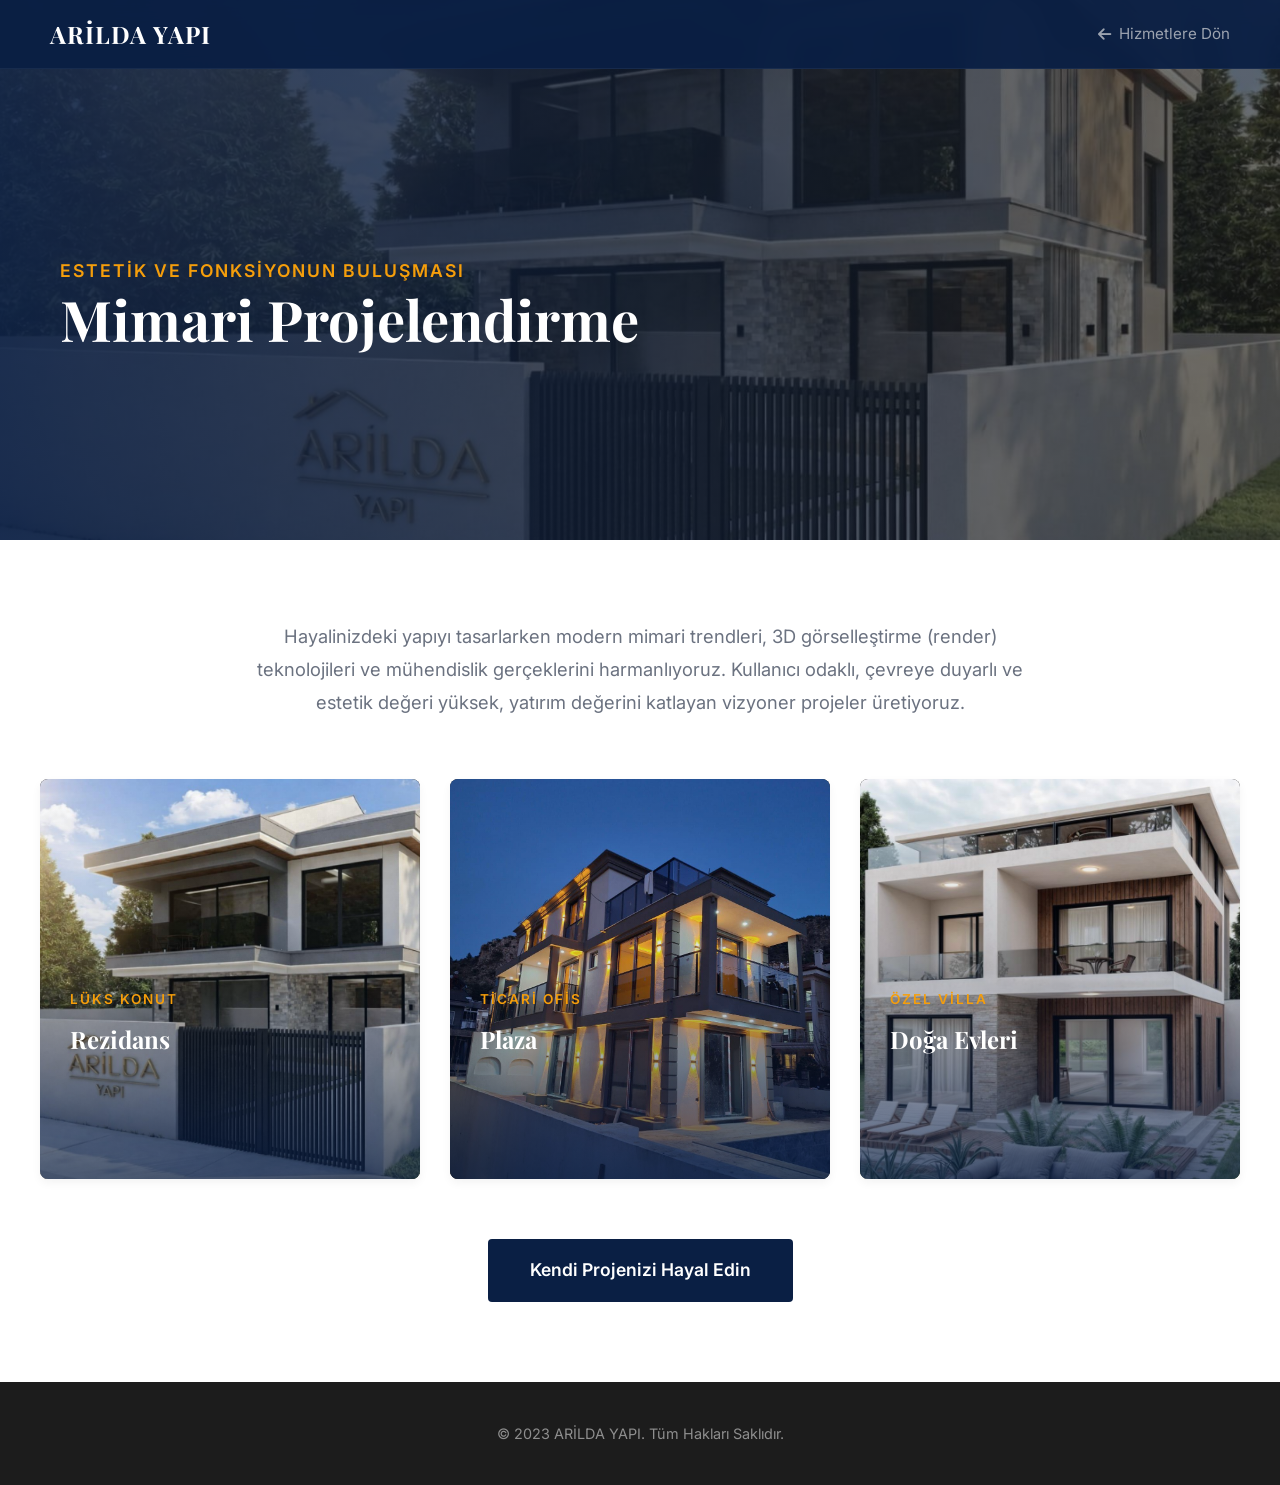
==== commit 10bb739a: "fix info" ====
--- a/hizmetler/mimari-projelendirme.html
+++ b/hizmetler/mimari-projelendirme.html
@@ -260,7 +260,7 @@
                 <img src="../img/konutarilda.jpeg" alt="Lüks Konut Projesi" class="render-img">
                 <div class="render-info">
                     <span class="render-category">Lüks Konut</span>
-                    <h3>Vadi Rezidans</h3>
+                    <h3>Rezidans</h3>
                     <div class="render-details">
                         <div class="detail-item"><i class="fa-solid fa-location-dot"></i> İstanbul</div>
                     </div>
@@ -276,7 +276,7 @@
                 <img src="../img/isikliev.jpeg" alt="Ticari Proje" class="render-img">
                 <div class="render-info">
                     <span class="render-category">Ticari Ofis</span>
-                    <h3>Plaza 360</h3>
+                    <h3>Plaza</h3>
                     <div class="render-details">
                         <div class="detail-item"><i class="fa-solid fa-location-dot"></i> Ankara</div>
                     </div>
